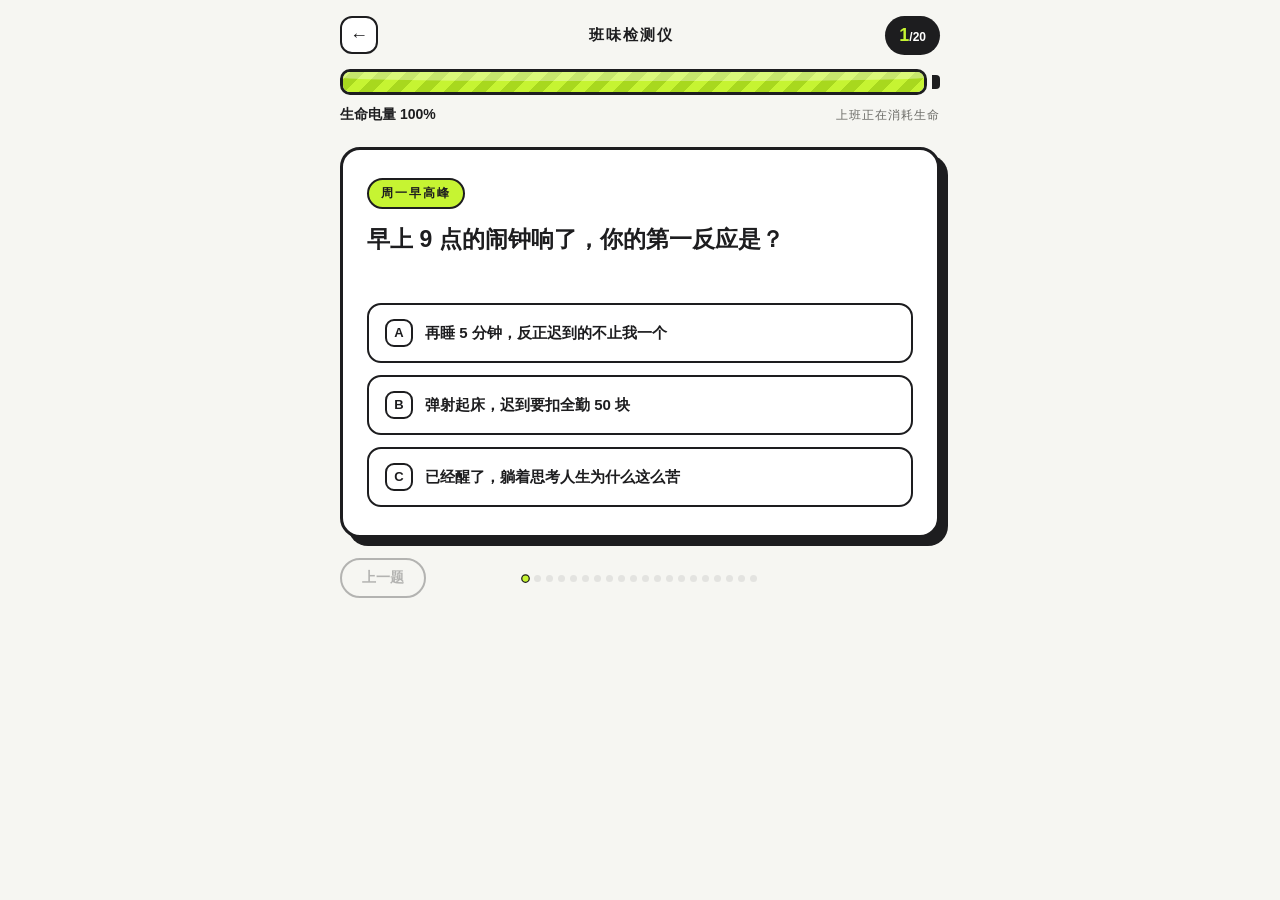
==== quiz.html @ 9652a0cd "班味检测仪网站初始版本" ====
<!DOCTYPE html>
<html lang="zh-CN">
<head>
<meta charset="UTF-8">
<meta name="viewport" content="width=device-width, initial-scale=1.0, viewport-fit=cover">
<title>班味检测中… · 班味检测仪</title>
<link rel="preconnect" href="https://cdn.jsdelivr.net">
<link rel="stylesheet" href="style.css?v=5">
</head>
<body class="page-quiz">

<header class="quiz-header">
  <a class="quiz-back" href="index.html" aria-label="返回首页">←</a>
  <div class="quiz-brand">班味检测仪</div>
  <div class="quiz-count"><b id="qNow">1</b><span>/20</span></div>
</header>

<div class="battery-zone">
  <div class="battery">
    <div class="battery-body">
      <div class="battery-fill" id="batteryFill"></div>
      <div class="battery-gloss"></div>
    </div>
    <div class="battery-cap"></div>
  </div>
  <div class="battery-label"><span id="batteryText">生命电量 100%</span><span class="battery-tip">上班正在消耗生命</span></div>
</div>

<main class="quiz-main">
  <section class="q-card" id="qCard">
    <div class="q-scene" id="qScene">周一早高峰</div>
    <h2 class="q-title" id="qTitle">题目加载中…</h2>
    <div class="q-options" id="qOptions"></div>
  </section>

  <div class="quiz-nav">
    <button class="btn-ghost" id="btnPrev" type="button">上一题</button>
    <div class="q-dots" id="qDots" aria-hidden="true"></div>
    <span class="nav-placeholder"></span>
  </div>
</main>

<div class="scan-mask" id="scanMask" hidden>
  <div class="scan-box">
    <div class="scan-dog">🐶</div>
    <div class="scan-line"></div>
  </div>
  <p class="scan-text" id="scanText">正在提取班味样本…</p>
  <div class="scan-bar"><i id="scanBar"></i></div>
</div>

<script src="questions.js"></script>
<script src="quiz.js"></script>
</body>
</html>
---- style.css ----
/* ============================================================
   班味检测仪 · 全站样式
   设计规范：白底/浅灰底 + 黑 + 荧光绿（强调色），日系极简扁平
   ============================================================ */
:root {
  --bg: #f6f6f2;
  --card: #ffffff;
  --ink: #1d1d1f;
  --ink-soft: #6b6b66;
  --line: #e3e3e0;
  --accent: #c6f432;
  --accent-deep: #a8d81e;
  --radius: 20px;
  --radius-sm: 14px;
  --shadow: 0 6px 24px rgba(29, 29, 31, 0.07);
  --shadow-lift: 0 10px 32px rgba(29, 29, 31, 0.12);
  --font-title: "PingFang SC", "HarmonyOS Sans SC", "Source Han Sans SC", "Noto Sans SC", "Microsoft YaHei", sans-serif;
  --font-body: "PingFang SC", "HarmonyOS Sans SC", "Yuanti SC", "Quicksand", "Noto Sans SC", "Microsoft YaHei", sans-serif;
}

* { margin: 0; padding: 0; box-sizing: border-box; }
html { -webkit-text-size-adjust: 100%; }
body {
  font-family: var(--font-body);
  background: var(--bg);
  color: var(--ink);
  line-height: 1.6;
  min-height: 100vh;
  -webkit-font-smoothing: antialiased;
}
img { max-width: 100%; display: block; }
button { font-family: inherit; cursor: pointer; }
a { color: inherit; text-decoration: none; }

/* ===================== 首页 ===================== */
.page-home {
  position: relative;
  overflow-x: hidden;
}

.bg-doodles {
  position: fixed;
  inset: 0;
  pointer-events: none;
  z-index: 0;
}
.doodle {
  position: absolute;
  font-weight: 700;
  color: var(--ink);
  opacity: 0.05;
  user-select: none;
}
.doodle.d1 { top: 8%; left: 6%; font-size: 34px; }
.doodle.d2 { top: 16%; right: 10%; font-size: 44px; }
.doodle.d3 { top: 46%; left: 4%; font-size: 26px; }
.doodle.d4 { bottom: 30%; right: 6%; font-size: 30px; }
.doodle.d5 { top: 30%; left: 14%; font-size: 22px; }
.doodle.d6 { bottom: 12%; left: 10%; font-size: 38px; }

.home-wrap {
  position: relative;
  z-index: 1;
  max-width: 720px;
  margin: 0 auto;
  padding: 20px 20px 48px;
}

/* 品牌栏 */
.brand-bar {
  display: flex;
  align-items: center;
  justify-content: space-between;
  gap: 12px;
}
.brand-logo {
  display: inline-flex;
  align-items: center;
  gap: 10px;
  font-family: var(--font-title);
  font-weight: 800;
  font-size: 17px;
  letter-spacing: 1px;
}
.logo-badge {
  width: 34px;
  height: 34px;
  border-radius: 11px;
  background: var(--ink);
  color: var(--accent);
  display: inline-flex;
  align-items: center;
  justify-content: center;
  font-size: 17px;
  font-weight: 800;
  transform: rotate(-6deg);
  flex: none;
}
.brand-ver {
  font-size: 11px;
  color: var(--ink-soft);
  letter-spacing: 2px;
  white-space: nowrap;
}

/* Hero */
.hero { text-align: center; padding-top: 34px; }
.hero-title {
  font-family: var(--font-title);
  font-weight: 900;
  font-size: clamp(34px, 8.5vw, 56px);
  line-height: 1.18;
  letter-spacing: 2px;
}
.hero-title-line { display: block; }
.hero-title-line.accent {
  background: var(--accent);
  display: inline-block;
  padding: 0 14px;
  border-radius: 14px;
  transform: rotate(-1.5deg);
  box-shadow: 4px 4px 0 var(--ink);
}
.hero-sub {
  margin-top: 14px;
  color: var(--ink-soft);
  font-size: 15px;
  letter-spacing: 3px;
}

.hero-figure {
  position: relative;
  margin: 22px auto 0;
  max-width: 460px;
  border: 3px solid var(--ink);
  border-radius: var(--radius);
  background: var(--card);
  box-shadow: 8px 8px 0 var(--ink);
  overflow: visible;
}
.hero-img {
  width: 100%;
  aspect-ratio: 4 / 3;
  object-fit: cover;
  border-radius: calc(var(--radius) - 3px);
  background: #fff;
}
.hero-bubble {
  position: absolute;
  top: -16px;
  right: -10px;
  background: var(--ink);
  color: #fff;
  font-size: 13px;
  font-weight: 700;
  padding: 7px 14px;
  border-radius: 999px;
  transform: rotate(4deg);
  box-shadow: 3px 3px 0 var(--accent);
  white-space: nowrap;
}

/* 开始按钮 */
.hero-cta { margin-top: 34px; }
.btn-start {
  position: relative;
  display: inline-flex;
  align-items: center;
  justify-content: center;
  gap: 10px;
  background: var(--ink);
  color: #fff;
  font-family: var(--font-title);
  font-weight: 900;
  font-size: clamp(20px, 5vw, 26px);
  letter-spacing: 6px;
  padding: 15px 54px;
  border-radius: 999px;
  border: 3px solid var(--ink);
  box-shadow: 0 8px 0 var(--accent-deep), 0 14px 30px rgba(29, 29, 31, 0.25);
  transition: transform 0.15s ease, box-shadow 0.15s ease;
  animation: breathe 2.4s ease-in-out infinite;
}
@keyframes breathe {
  0%, 100% { transform: translateY(0); }
  50% { transform: translateY(-4px); }
}
.btn-start:hover {
  animation: none;
  transform: translateY(-2px) scale(1.02);
  box-shadow: 0 10px 0 var(--accent-deep), 0 18px 36px rgba(29, 29, 31, 0.3);
}
.btn-start:active {
  transform: translateY(4px);
  box-shadow: 0 3px 0 var(--accent-deep);
}
.hero-note {
  margin-top: 18px;
  font-size: 12.5px;
  color: var(--ink-soft);
  letter-spacing: 1px;
}
.hero-note b { color: var(--ink); }

/* 标签预览 */
.tag-preview { margin-top: 40px; text-align: center; }
.section-title {
  font-family: var(--font-title);
  font-weight: 800;
  font-size: 19px;
  letter-spacing: 2px;
  display: inline-flex;
  align-items: center;
  gap: 8px;
}
.title-tick {
  width: 10px;
  height: 10px;
  background: var(--accent);
  border: 2px solid var(--ink);
  border-radius: 3px;
  transform: rotate(45deg);
  flex: none;
}
.tag-cloud {
  list-style: none;
  display: flex;
  flex-wrap: wrap;
  justify-content: center;
  gap: 12px;
  margin-top: 20px;
}
.tag-pill {
  font-family: var(--font-title);
  font-weight: 800;
  font-size: 15px;
  padding: 10px 20px;
  border-radius: 999px;
  border: 2.5px solid var(--ink);
  transition: transform 0.2s ease;
}
.tag-pill:hover { transform: translateY(-3px) rotate(-2deg); }
.pill-green { background: var(--accent); box-shadow: 3px 3px 0 var(--ink); }
.pill-yellow { background: #ffe14d; box-shadow: 3px 3px 0 var(--ink); }
.pill-black { background: var(--ink); color: #fff; box-shadow: 3px 3px 0 var(--accent); }
.pill-outline { background: #fff; box-shadow: 3px 3px 0 var(--line); }

/* 三步流程（单容器紧凑列表） */
.steps {
  margin-top: 44px;
  background: var(--card);
  border: 2.5px solid var(--ink);
  border-radius: var(--radius-sm);
  box-shadow: 5px 5px 0 var(--line);
  padding: 4px 20px;
}
.step-row {
  display: flex;
  align-items: baseline;
  gap: 14px;
  padding: 13px 0;
}
.step-row + .step-row { border-top: 1.5px dashed var(--line); }
.step-no {
  flex: none;
  font-family: var(--font-title);
  font-weight: 900;
  font-size: 20px;
  color: transparent;
  -webkit-text-stroke: 1.5px var(--ink);
}
.step-text {
  display: flex;
  align-items: baseline;
  gap: 10px;
  flex-wrap: wrap;
}
.step-text h3 {
  font-family: var(--font-title);
  font-weight: 800;
  font-size: 15px;
  white-space: nowrap;
}
.step-text p {
  font-size: 12.5px;
  color: var(--ink-soft);
  line-height: 1.55;
}

.home-footer {
  margin-top: 40px;
  text-align: center;
  font-size: 12px;
  color: var(--ink-soft);
  letter-spacing: 1px;
}
.footer-dog { margin-top: 6px; opacity: 0.7; }

/* ===================== 答题页 ===================== */
.page-quiz {
  min-height: 100vh;
  display: flex;
  flex-direction: column;
}

.quiz-header {
  display: flex;
  align-items: center;
  justify-content: space-between;
  gap: 12px;
  max-width: 640px;
  width: 100%;
  margin: 0 auto;
  padding: 16px 20px 0;
}
.quiz-back {
  width: 38px;
  height: 38px;
  border-radius: 12px;
  border: 2.5px solid var(--ink);
  background: #fff;
  display: inline-flex;
  align-items: center;
  justify-content: center;
  font-size: 18px;
  font-weight: 700;
  flex: none;
  transition: transform 0.15s ease;
}
.quiz-back:hover { transform: translateX(-2px); }
.quiz-brand {
  font-family: var(--font-title);
  font-weight: 800;
  font-size: 15px;
  letter-spacing: 2px;
}
.quiz-count {
  font-family: var(--font-title);
  font-weight: 900;
  font-size: 18px;
  background: var(--ink);
  color: var(--accent);
  padding: 5px 14px;
  border-radius: 999px;
  flex: none;
}
.quiz-count span { font-size: 12px; color: #fff; font-weight: 600; }

/* 电量条 */
.battery-zone {
  max-width: 640px;
  width: 100%;
  margin: 14px auto 0;
  padding: 0 20px;
}
.battery {
  display: flex;
  align-items: center;
  gap: 5px;
}
.battery-body {
  position: relative;
  flex: 1;
  height: 26px;
  border: 3px solid var(--ink);
  border-radius: 10px;
  background: #fff;
  overflow: hidden;
}
.battery-fill {
  height: 100%;
  width: 100%;
  background: repeating-linear-gradient(
    -45deg,
    var(--accent),
    var(--accent) 10px,
    var(--accent-deep) 10px,
    var(--accent-deep) 20px
  );
  transition: width 0.5s cubic-bezier(0.22, 1, 0.36, 1);
  position: relative;
}
.battery-fill.low {
  background: repeating-linear-gradient(
    -45deg,
    #ff6b5e,
    #ff6b5e 10px,
    #e04b3e 10px,
    #e04b3e 20px
  );
  animation: blink 1s steps(2) infinite;
}
@keyframes blink { 50% { opacity: 0.55; } }
.battery-gloss {
  position: absolute;
  top: 0;
  left: 0;
  right: 0;
  height: 45%;
  background: rgba(255, 255, 255, 0.35);
  border-radius: 6px 6px 40% 40%;
  pointer-events: none;
}
.battery-cap {
  width: 8px;
  height: 14px;
  background: var(--ink);
  border-radius: 0 4px 4px 0;
  flex: none;
}
.battery-label {
  display: flex;
  align-items: baseline;
  justify-content: space-between;
  gap: 10px;
  margin-top: 8px;
}
#batteryText {
  font-family: var(--font-title);
  font-weight: 800;
  font-size: 14px;
}
.battery-tip {
  font-size: 11.5px;
  color: var(--ink-soft);
  letter-spacing: 1px;
}

/* 题目卡片 */
.quiz-main {
  flex: 1;
  width: 100%;
  max-width: 640px;
  margin: 0 auto;
  padding: 22px 20px 40px;
  display: flex;
  flex-direction: column;
  gap: 20px;
}
.q-card {
  background: var(--card);
  border: 3px solid var(--ink);
  border-radius: var(--radius);
  box-shadow: 8px 8px 0 var(--ink);
  padding: 28px 24px;
}
.q-card.enter { animation: cardIn 0.35s cubic-bezier(0.22, 1, 0.36, 1); }
@keyframes cardIn {
  from { opacity: 0; transform: translateY(18px) scale(0.98); }
  to { opacity: 1; transform: translateY(0) scale(1); }
}
.q-scene {
  display: inline-block;
  font-size: 12px;
  font-weight: 700;
  letter-spacing: 2px;
  color: var(--ink);
  background: var(--accent);
  border: 2px solid var(--ink);
  padding: 4px 12px;
  border-radius: 999px;
}
.q-title {
  font-family: var(--font-title);
  font-weight: 800;
  font-size: clamp(19px, 4.6vw, 23px);
  line-height: 1.45;
  margin-top: 14px;
  min-height: 2.6em;
}
.q-options {
  margin-top: 20px;
  display: flex;
  flex-direction: column;
  gap: 12px;
}
.opt-btn {
  display: flex;
  align-items: center;
  gap: 12px;
  width: 100%;
  text-align: left;
  background: #fff;
  border: 2.5px solid var(--ink);
  border-radius: var(--radius-sm);
  padding: 14px 16px;
  font-size: 15px;
  font-weight: 600;
  line-height: 1.5;
  color: var(--ink);
  transition: transform 0.12s ease, background 0.15s ease, box-shadow 0.12s ease;
}
.opt-btn:hover {
  background: var(--accent);
  animation: wiggle 0.35s ease-in-out;
}
@keyframes wiggle {
  0%, 100% { transform: rotate(0); }
  25% { transform: rotate(-1.2deg) translateX(-2px); }
  75% { transform: rotate(1.2deg) translateX(2px); }
}
.opt-btn:active { transform: scale(0.98); }
.opt-btn.picked {
  background: var(--ink);
  color: #fff;
  box-shadow: 4px 4px 0 var(--accent);
}
.opt-key {
  width: 28px;
  height: 28px;
  border-radius: 9px;
  border: 2px solid currentColor;
  display: inline-flex;
  align-items: center;
  justify-content: center;
  font-weight: 800;
  font-size: 13px;
  flex: none;
}

/* 底部导航 */
.quiz-nav {
  display: flex;
  align-items: center;
  justify-content: space-between;
  gap: 12px;
}
.btn-ghost {
  background: transparent;
  border: 2.5px solid var(--ink);
  border-radius: 999px;
  padding: 9px 20px;
  font-weight: 700;
  font-size: 14px;
  color: var(--ink);
  transition: opacity 0.15s ease, transform 0.15s ease;
}
.btn-ghost:hover { transform: translateX(-2px); }
.btn-ghost.disabled { opacity: 0.3; pointer-events: none; }
.q-dots {
  display: flex;
  gap: 5px;
  flex-wrap: wrap;
  justify-content: center;
  max-width: 60%;
}
.q-dots .dot {
  width: 7px;
  height: 7px;
  border-radius: 50%;
  background: var(--line);
  transition: all 0.2s ease;
}
.q-dots .dot.done { background: var(--ink); }
.q-dots .dot.cur {
  background: var(--accent);
  border: 1.5px solid var(--ink);
  transform: scale(1.25);
}
.nav-placeholder { width: 88px; }

/* 扫描遮罩 */
.scan-mask {
  position: fixed;
  inset: 0;
  z-index: 50;
  background: rgba(246, 246, 242, 0.96);
  display: flex;
  flex-direction: column;
  align-items: center;
  justify-content: center;
  gap: 22px;
  padding: 24px;
}
.scan-mask[hidden] { display: none; }
.scan-box {
  position: relative;
  width: 150px;
  height: 150px;
  border: 3px solid var(--ink);
  border-radius: 28px;
  background: #fff;
  display: flex;
  align-items: center;
  justify-content: center;
  overflow: hidden;
  box-shadow: 6px 6px 0 var(--accent);
}
.scan-dog { font-size: 64px; animation: dogShake 1.2s ease-in-out infinite; }
@keyframes dogShake {
  0%, 100% { transform: rotate(-6deg); }
  50% { transform: rotate(6deg); }
}
.scan-line {
  position: absolute;
  left: 8%;
  right: 8%;
  height: 3px;
  background: var(--accent-deep);
  box-shadow: 0 0 12px var(--accent-deep);
  animation: scanMove 1.4s ease-in-out infinite;
}
@keyframes scanMove {
  0%, 100% { top: 12%; }
  50% { top: 84%; }
}
.scan-text {
  font-family: var(--font-title);
  font-weight: 800;
  font-size: 16px;
  letter-spacing: 2px;
}
.scan-bar {
  width: min(260px, 70vw);
  height: 12px;
  border: 2.5px solid var(--ink);
  border-radius: 999px;
  background: #fff;
  overflow: hidden;
}
.scan-bar i {
  display: block;
  height: 100%;
  width: 0;
  background: var(--accent);
  transition: width 0.25s ease;
}

/* ===================== 结果页 ===================== */
.page-result {
  padding: 24px 16px 40px;
}
.poster-card {
  max-width: 620px;
  margin: 0 auto;
  background: var(--card);
  border: 3px solid var(--ink);
  border-radius: 26px;
  box-shadow: 10px 10px 0 var(--ink);
  padding: 26px 22px 22px;
  overflow: hidden;
}
.r-header {
  display: flex;
  align-items: center;
  justify-content: space-between;
  gap: 10px;
}
.r-report-no {
  font-size: 11px;
  letter-spacing: 1.5px;
  color: var(--ink-soft);
  white-space: nowrap;
}

.r-hero { text-align: center; margin-top: 18px; }
.r-figure {
  max-width: 300px;
  margin: 0 auto;
  border: 3px solid var(--ink);
  border-radius: var(--radius);
  box-shadow: 6px 6px 0 var(--accent);
  overflow: hidden;
  background: #fff;
}
.r-img {
  width: 100%;
  aspect-ratio: 4 / 3;
  object-fit: cover;
  background: #fff;
}
.r-title {
  font-family: var(--font-title);
  font-weight: 900;
  font-size: clamp(26px, 6.4vw, 34px);
  letter-spacing: 4px;
  margin-top: 20px;
}
.r-subtitle {
  margin-top: 8px;
  font-size: 14px;
  color: var(--ink-soft);
}
.r-subtitle b { color: var(--ink); }
.r-verdict {
  display: inline-block;
  margin-top: 14px;
  font-family: var(--font-title);
  font-weight: 800;
  font-size: 15px;
  letter-spacing: 1px;
  background: var(--accent);
  border: 2.5px solid var(--ink);
  border-radius: 999px;
  padding: 8px 20px;
  box-shadow: 3px 3px 0 var(--ink);
}

/* 核心数据仪表行（单容器，一行一项） */
.r-grid {
  margin-top: 22px;
  background: var(--bg);
  border: 2.5px solid var(--ink);
  border-radius: var(--radius-sm);
  padding: 5px 18px;
  display: flex;
  flex-direction: column;
}
.stat-row {
  display: flex;
  align-items: center;
  gap: 12px;
  padding: 11px 0;
}
.stat-row + .stat-row { border-top: 1.5px dashed var(--line); }
.stat-name {
  flex: none;
  width: 5.5em;
  font-size: 13px;
  font-weight: 700;
  color: var(--ink-soft);
  letter-spacing: 1px;
  white-space: nowrap;
}
.stat-bar {
  flex: 1;
  height: 8px;
  background: #fff;
  border: 2px solid var(--ink);
  border-radius: 999px;
  overflow: hidden;
}
.stat-bar i {
  display: block;
  height: 100%;
  width: 0;
  background: var(--accent);
  border-radius: 999px;
  transition: width 0.9s cubic-bezier(0.22, 1, 0.36, 1);
}
.stat-val {
  flex: none;
  min-width: 4.2em;
  text-align: right;
  font-family: var(--font-title);
  font-weight: 900;
  font-size: 17px;
  letter-spacing: 0.5px;
  white-space: nowrap;
}

/* 详情区 */
.r-detail { margin-top: 22px; }
.r-block-title {
  font-family: var(--font-title);
  font-weight: 800;
  font-size: 17px;
  letter-spacing: 2px;
  display: flex;
  align-items: center;
  gap: 8px;
}
.r-comment {
  margin-top: 12px;
  font-size: 14.5px;
  line-height: 1.9;
  color: #3d3d3a;
  background: var(--bg);
  border: 2px solid var(--line);
  border-radius: var(--radius-sm);
  padding: 16px 18px;
}
.r-tags {
  margin-top: 14px;
  display: flex;
  flex-direction: column;
  gap: 10px;
}
.tag-chip {
  display: flex;
  align-items: baseline;
  gap: 10px;
  flex-wrap: wrap;
  border: 2.5px solid var(--ink);
  border-radius: 999px;
  padding: 9px 18px;
  font-size: 13px;
  width: fit-content;
  max-width: 100%;
}
.tag-chip b {
  font-family: var(--font-title);
  font-weight: 800;
  font-size: 15px;
  letter-spacing: 1px;
  white-space: nowrap;
}
.tag-chip span { color: var(--ink-soft); font-size: 12.5px; }
.tag-c0 { background: var(--accent); box-shadow: 3px 3px 0 var(--ink); }
.tag-c1 { background: #ffe14d; box-shadow: 3px 3px 0 var(--ink); }
.tag-c2 { background: #fff; box-shadow: 3px 3px 0 var(--line); }

/* 雷达图 */
.r-radar-zone { margin-top: 22px; }
.radar-wrap {
  margin-top: 8px;
  display: flex;
  justify-content: center;
}
#radar { max-width: 100%; height: auto; }

.r-footer {
  margin-top: 26px;
  padding-top: 16px;
  border-top: 2px dashed var(--line);
  display: flex;
  align-items: center;
  justify-content: space-between;
  gap: 10px;
  flex-wrap: wrap;
  font-size: 11px;
  color: var(--ink-soft);
  letter-spacing: 1px;
}

/* 分享区 */
.share-zone {
  max-width: 620px;
  margin: 26px auto 0;
  text-align: center;
}
.btn-share {
  display: inline-flex;
  align-items: center;
  justify-content: center;
  gap: 8px;
  background: var(--ink);
  color: #fff;
  font-family: var(--font-title);
  font-weight: 900;
  font-size: 17px;
  letter-spacing: 2px;
  border: 3px solid var(--ink);
  border-radius: 999px;
  padding: 12px 40px;
  box-shadow: 0 6px 0 var(--accent-deep);
  transition: transform 0.15s ease, box-shadow 0.15s ease, opacity 0.15s;
}
.btn-share:hover { transform: translateY(-2px); box-shadow: 0 8px 0 var(--accent-deep); }
.btn-share:active { transform: translateY(3px); box-shadow: 0 2px 0 var(--accent-deep); }
.btn-share.loading { opacity: 0.6; pointer-events: none; }
.btn-retry {
  display: inline-block;
  margin-left: 12px;
  background: #fff;
  border: 2.5px solid var(--ink);
  border-radius: 999px;
  padding: 11px 26px;
  font-weight: 700;
  font-size: 15px;
  color: var(--ink);
  transition: transform 0.15s ease;
}
.btn-retry:hover { transform: translateY(-2px); }
.share-tip {
  margin-top: 14px;
  font-size: 12px;
  color: var(--ink-soft);
  letter-spacing: 1px;
}

/* 海报弹窗 */
.poster-modal {
  position: fixed;
  inset: 0;
  z-index: 60;
  background: rgba(29, 29, 31, 0.72);
  display: flex;
  align-items: center;
  justify-content: center;
  padding: 20px;
}
.poster-modal[hidden] { display: none; }
.poster-modal-inner {
  background: #fff;
  border-radius: 20px;
  padding: 14px;
  max-width: min(420px, 92vw);
  max-height: 88vh;
  display: flex;
  flex-direction: column;
  gap: 12px;
  box-shadow: 0 24px 60px rgba(0, 0, 0, 0.35);
}
#posterImg {
  width: 100%;
  max-height: 62vh;
  object-fit: contain;
  border-radius: 12px;
  background: var(--bg);
}
.poster-actions {
  display: flex;
  justify-content: center;
  gap: 10px;
  flex-wrap: wrap;
}
.poster-actions .btn-share { padding: 10px 30px; font-size: 15px; }
.poster-actions .btn-retry { margin-left: 0; padding: 9px 22px; font-size: 14px; }

/* 9:16 分享海报（离屏隐藏，仅用于生成图片） */
.share-poster {
  position: fixed;
  left: -9999px;
  top: 0;
  width: 540px;
  height: 960px;
  background: var(--bg);
  border: 3px solid var(--ink);
  padding: 34px 38px 30px;
  display: flex;
  flex-direction: column;
  overflow: hidden;
}
.sp-head {
  display: flex;
  align-items: center;
  justify-content: space-between;
  gap: 10px;
}
.sp-no {
  font-size: 12px;
  letter-spacing: 1.5px;
  color: var(--ink-soft);
  white-space: nowrap;
}
.sp-verdict {
  margin-top: 26px;
  align-self: center;
  font-family: var(--font-title);
  font-weight: 900;
  font-size: 27px;
  letter-spacing: 2px;
  background: var(--accent);
  border: 3px solid var(--ink);
  border-radius: 999px;
  padding: 13px 30px;
  box-shadow: 4px 4px 0 var(--ink);
  white-space: nowrap;
}
.sp-figure {
  margin: 26px 0 0;
  border: 3px solid var(--ink);
  border-radius: 18px;
  box-shadow: 7px 7px 0 var(--accent);
  overflow: hidden;
  background: #fff;
}
.sp-img {
  display: block;
  width: 100%;
  aspect-ratio: 4 / 3;
  object-fit: cover;
  background: #fff;
}
.sp-stats {
  margin-top: 26px;
  display: grid;
  grid-template-columns: 1fr 1fr;
  gap: 14px;
}
.sp-stat {
  background: #fff;
  border: 2.5px solid var(--ink);
  border-radius: var(--radius-sm);
  padding: 14px 16px;
  text-align: center;
}
.sp-stat-name {
  display: block;
  font-size: 13px;
  font-weight: 700;
  color: var(--ink-soft);
  letter-spacing: 2px;
}
.sp-stat-val {
  display: block;
  margin-top: 6px;
  font-family: var(--font-title);
  font-weight: 900;
  font-size: 30px;
  letter-spacing: 1px;
}
.sp-tag {
  margin-top: 26px;
  align-self: center;
  max-width: 100%;
  display: flex;
  align-items: baseline;
  justify-content: center;
  gap: 10px;
  flex-wrap: wrap;
  background: #ffe14d;
  border: 3px solid var(--ink);
  border-radius: 999px;
  padding: 11px 24px;
  box-shadow: 4px 4px 0 var(--ink);
}
.sp-tag b {
  font-family: var(--font-title);
  font-weight: 800;
  font-size: 19px;
  letter-spacing: 1px;
  white-space: nowrap;
}
.sp-tag span { font-size: 13.5px; color: #3d3d3a; }
.sp-foot {
  margin-top: auto;
  padding-top: 16px;
  border-top: 2px dashed var(--line);
  display: flex;
  align-items: center;
  justify-content: space-between;
  gap: 10px;
  font-size: 12px;
  color: var(--ink-soft);
  letter-spacing: 1px;
}

/* ============================================================
   响应式适配
   ============================================================ */

/* 平板及以下 */
@media (max-width: 640px) {
  .home-wrap { padding: 16px 16px 40px; }
  .hero { padding-top: 26px; }
  .hero-figure { box-shadow: 5px 5px 0 var(--ink); }
  .hero-bubble { right: -4px; font-size: 12px; }
  .btn-start { padding: 13px 40px; letter-spacing: 4px; }
  .steps { padding: 2px 16px; }
  .step-row { padding: 11px 0; }
  .step-text { display: block; }
  .step-text p { margin-top: 2px; }

  .q-card { padding: 22px 18px; box-shadow: 6px 6px 0 var(--ink); }
  .q-title { min-height: 0; }
  .opt-btn { padding: 13px 14px; font-size: 14.5px; }
  .nav-placeholder { display: none; }
  .btn-ghost { padding: 8px 16px; font-size: 13px; flex: none; white-space: nowrap; }
  .quiz-nav { gap: 10px; }

  .page-result { padding: 18px 12px 32px; }
  .poster-card { padding: 20px 16px 18px; border-radius: 22px; box-shadow: 7px 7px 0 var(--ink); }
  .r-grid { padding: 3px 14px; }
  .stat-row { padding: 10px 0; gap: 10px; }
  .stat-name { width: 5em; font-size: 12.5px; }
  .stat-val { font-size: 15.5px; min-width: 3.8em; }
  .btn-share { width: 100%; }
  .btn-retry { margin-left: 0; margin-top: 10px; width: 100%; }
  .share-zone .btn-share + .btn-retry { display: inline-block; }
}

/* 小屏手机 */
@media (max-width: 380px) {
  .hero-title { font-size: 30px; }
  .tag-pill { font-size: 13.5px; padding: 8px 15px; }
  .quiz-count { font-size: 15px; padding: 4px 11px; }
  .q-dots { max-width: 52%; }
  .r-title { letter-spacing: 2px; }
  .stat-name { width: auto; }
  .stat-val { font-size: 14.5px; }
}

/* 桌面端大屏 */
@media (min-width: 1024px) {
  .home-wrap { max-width: 860px; }
  .hero-figure { max-width: 520px; }
  .steps { padding: 6px 24px; }
  .step-row { padding: 15px 0; }
}

/* 横屏矮窗口（笔记本小高度） */
@media (max-height: 620px) and (orientation: landscape) {
  .hero { padding-top: 18px; }
  .hero-figure { margin-top: 14px; }
  .tag-preview { margin-top: 32px; }
}

/* 动画偏好 */
@media (prefers-reduced-motion: reduce) {
  *, *::before, *::after {
    animation-duration: 0.01ms !important;
    animation-iteration-count: 1 !important;
    transition-duration: 0.01ms !important;
  }
}
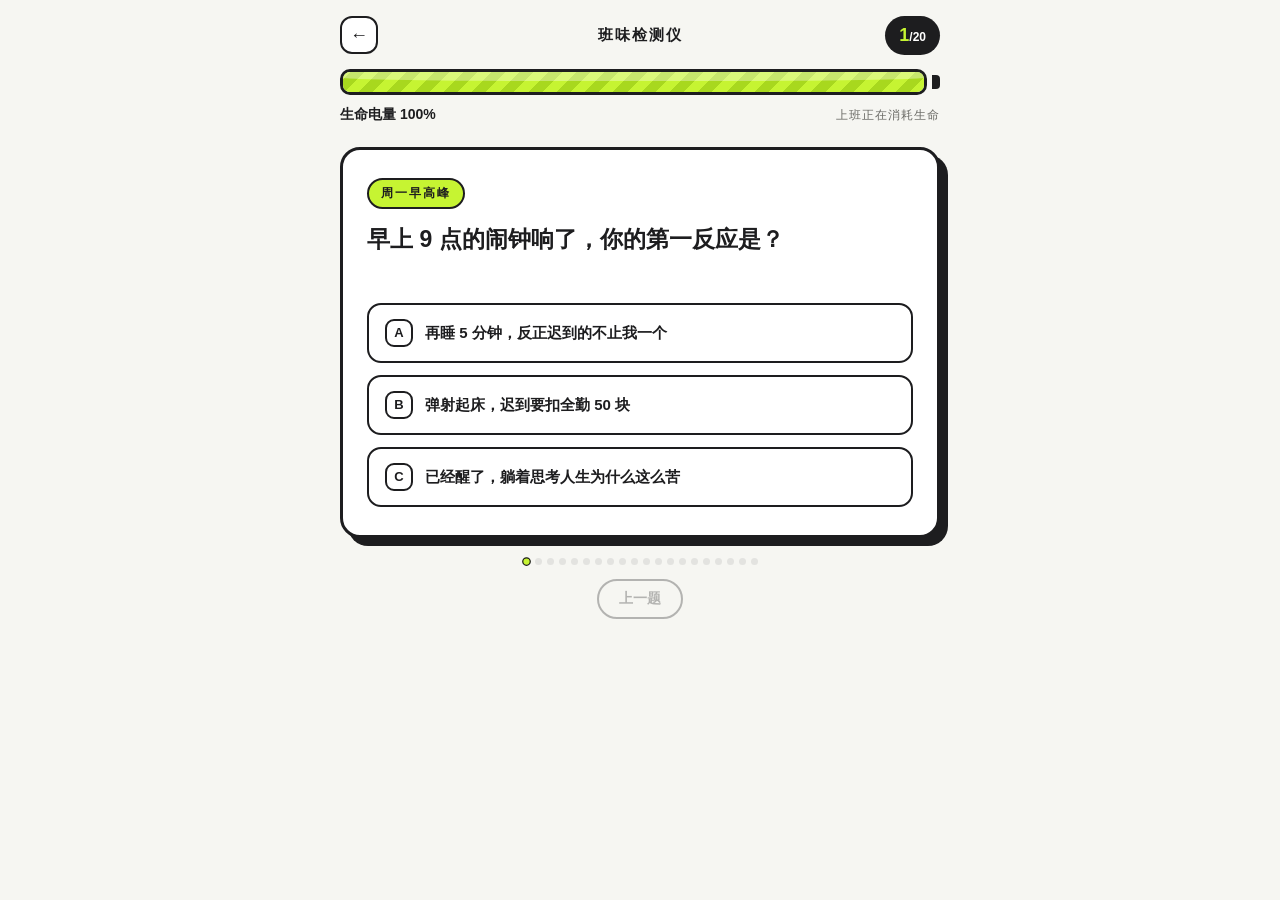
==== commit 3a031c74: "答题页导航居中重构与全站对称修复" ====
--- a/quiz.html
+++ b/quiz.html
@@ -5,7 +5,7 @@
 <meta name="viewport" content="width=device-width, initial-scale=1.0, viewport-fit=cover">
 <title>班味检测中… · 班味检测仪</title>
 <link rel="preconnect" href="https://cdn.jsdelivr.net">
-<link rel="stylesheet" href="style.css?v=5">
+<link rel="stylesheet" href="style.css?v=6">
 </head>
 <body class="page-quiz">
 
@@ -34,9 +34,8 @@
   </section>
 
   <div class="quiz-nav">
+    <div class="q-dots" id="qDots" aria-hidden="true"></div>
     <button class="btn-ghost" id="btnPrev" type="button">上一题</button>
-    <div class="q-dots" id="qDots" aria-hidden="true"></div>
-    <span class="nav-placeholder"></span>
   </div>
 </main>
 
--- a/style.css
+++ b/style.css
@@ -304,6 +304,7 @@
 }
 
 .quiz-header {
+  position: relative;
   display: flex;
   align-items: center;
   justify-content: space-between;
@@ -329,6 +330,10 @@
 }
 .quiz-back:hover { transform: translateX(-2px); }
 .quiz-brand {
+  position: absolute;
+  left: 50%;
+  transform: translateX(-50%);
+  pointer-events: none;
   font-family: var(--font-title);
   font-weight: 800;
   font-size: 15px;
@@ -521,9 +526,9 @@
 /* 底部导航 */
 .quiz-nav {
   display: flex;
-  align-items: center;
-  justify-content: space-between;
-  gap: 12px;
+  flex-direction: column;
+  align-items: center;
+  gap: 14px;
 }
 .btn-ghost {
   background: transparent;
@@ -542,7 +547,7 @@
   gap: 5px;
   flex-wrap: wrap;
   justify-content: center;
-  max-width: 60%;
+  width: 100%;
 }
 .q-dots .dot {
   width: 7px;
@@ -774,6 +779,7 @@
   margin-top: 14px;
   display: flex;
   flex-direction: column;
+  align-items: center;
   gap: 10px;
 }
 .tag-chip {
@@ -1046,9 +1052,8 @@
   .q-card { padding: 22px 18px; box-shadow: 6px 6px 0 var(--ink); }
   .q-title { min-height: 0; }
   .opt-btn { padding: 13px 14px; font-size: 14.5px; }
-  .nav-placeholder { display: none; }
-  .btn-ghost { padding: 8px 16px; font-size: 13px; flex: none; white-space: nowrap; }
-  .quiz-nav { gap: 10px; }
+  .btn-ghost { padding: 8px 18px; font-size: 13px; white-space: nowrap; }
+  .quiz-nav { gap: 12px; }
 
   .page-result { padding: 18px 12px 32px; }
   .poster-card { padding: 20px 16px 18px; border-radius: 22px; box-shadow: 7px 7px 0 var(--ink); }
@@ -1066,7 +1071,6 @@
   .hero-title { font-size: 30px; }
   .tag-pill { font-size: 13.5px; padding: 8px 15px; }
   .quiz-count { font-size: 15px; padding: 4px 11px; }
-  .q-dots { max-width: 52%; }
   .r-title { letter-spacing: 2px; }
   .stat-name { width: auto; }
   .stat-val { font-size: 14.5px; }
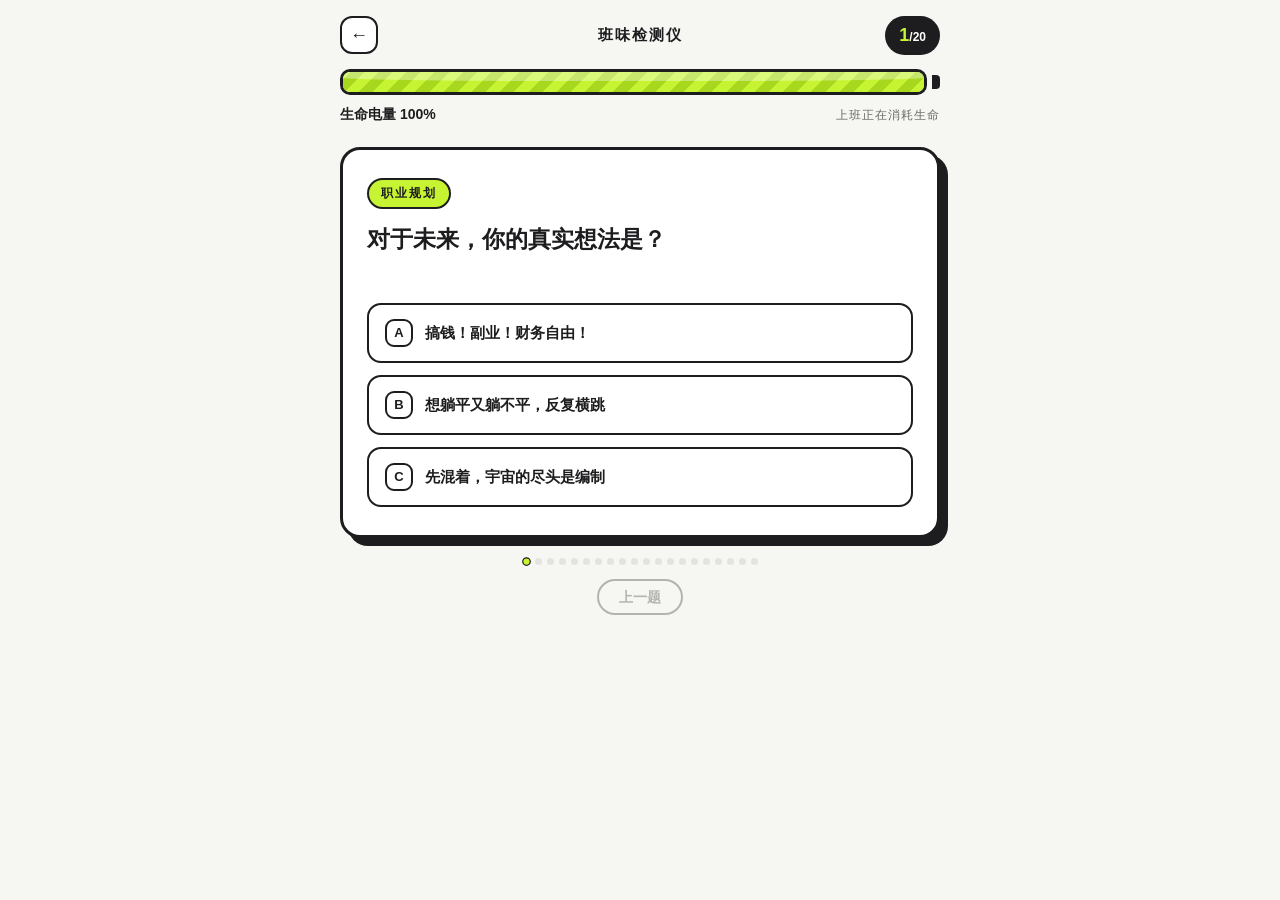
==== commit 378cb29f: "feat: 真实评分系统+五档人格称号+海报增强+题库扩至29题+按钮居中修复" ====
--- a/quiz.html
+++ b/quiz.html
@@ -5,7 +5,7 @@
 <meta name="viewport" content="width=device-width, initial-scale=1.0, viewport-fit=cover">
 <title>班味检测中… · 班味检测仪</title>
 <link rel="preconnect" href="https://cdn.jsdelivr.net">
-<link rel="stylesheet" href="style.css?v=6">
+<link rel="stylesheet" href="style.css?v=7">
 </head>
 <body class="page-quiz">
 
@@ -48,7 +48,7 @@
   <div class="scan-bar"><i id="scanBar"></i></div>
 </div>
 
-<script src="questions.js"></script>
-<script src="quiz.js"></script>
+<script src="questions.js?v=4"></script>
+<script src="quiz.js?v=4"></script>
 </body>
 </html>
--- a/style.css
+++ b/style.css
@@ -167,6 +167,7 @@
   display: inline-flex;
   align-items: center;
   justify-content: center;
+  line-height: 1;
   gap: 10px;
   background: var(--ink);
   color: #fff;
@@ -531,6 +532,10 @@
   gap: 14px;
 }
 .btn-ghost {
+  display: inline-flex;
+  align-items: center;
+  justify-content: center;
+  line-height: 1;
   background: transparent;
   border: 2.5px solid var(--ink);
   border-radius: 999px;
@@ -784,12 +789,13 @@
 }
 .tag-chip {
   display: flex;
-  align-items: baseline;
-  gap: 10px;
+  align-items: center;
+  justify-content: center;
+  gap: 8px;
   flex-wrap: wrap;
   border: 2.5px solid var(--ink);
   border-radius: 999px;
-  padding: 9px 18px;
+  padding: 8px 16px;
   font-size: 13px;
   width: fit-content;
   max-width: 100%;
@@ -856,7 +862,10 @@
 .btn-share:active { transform: translateY(3px); box-shadow: 0 2px 0 var(--accent-deep); }
 .btn-share.loading { opacity: 0.6; pointer-events: none; }
 .btn-retry {
-  display: inline-block;
+  display: inline-flex;
+  align-items: center;
+  justify-content: center;
+  line-height: 1;
   margin-left: 12px;
   background: #fff;
   border: 2.5px solid var(--ink);
@@ -912,7 +921,7 @@
   flex-wrap: wrap;
 }
 .poster-actions .btn-share { padding: 10px 30px; font-size: 15px; }
-.poster-actions .btn-retry { margin-left: 0; padding: 9px 22px; font-size: 14px; }
+.poster-actions .btn-retry { margin-left: 0; padding: 10px 22px; font-size: 14px; }
 
 /* 9:16 分享海报（离屏隐藏，仅用于生成图片） */
 .share-poster {
@@ -941,21 +950,21 @@
   white-space: nowrap;
 }
 .sp-verdict {
-  margin-top: 26px;
+  margin-top: 18px;
   align-self: center;
   font-family: var(--font-title);
   font-weight: 900;
-  font-size: 27px;
+  font-size: 24px;
   letter-spacing: 2px;
   background: var(--accent);
   border: 3px solid var(--ink);
   border-radius: 999px;
-  padding: 13px 30px;
+  padding: 10px 28px;
   box-shadow: 4px 4px 0 var(--ink);
   white-space: nowrap;
 }
 .sp-figure {
-  margin: 26px 0 0;
+  margin: 18px 0 0;
   border: 3px solid var(--ink);
   border-radius: 18px;
   box-shadow: 7px 7px 0 var(--accent);
@@ -970,7 +979,7 @@
   background: #fff;
 }
 .sp-stats {
-  margin-top: 26px;
+  margin-top: 18px;
   display: grid;
   grid-template-columns: 1fr 1fr;
   gap: 14px;
@@ -979,7 +988,7 @@
   background: #fff;
   border: 2.5px solid var(--ink);
   border-radius: var(--radius-sm);
-  padding: 14px 16px;
+  padding: 11px 14px;
   text-align: center;
 }
 .sp-stat-name {
@@ -991,25 +1000,25 @@
 }
 .sp-stat-val {
   display: block;
-  margin-top: 6px;
+  margin-top: 4px;
   font-family: var(--font-title);
   font-weight: 900;
-  font-size: 30px;
+  font-size: 26px;
   letter-spacing: 1px;
 }
 .sp-tag {
-  margin-top: 26px;
+  margin-top: 18px;
   align-self: center;
   max-width: 100%;
   display: flex;
-  align-items: baseline;
+  align-items: center;
   justify-content: center;
   gap: 10px;
   flex-wrap: wrap;
   background: #ffe14d;
   border: 3px solid var(--ink);
   border-radius: 999px;
-  padding: 11px 24px;
+  padding: 9px 22px;
   box-shadow: 4px 4px 0 var(--ink);
 }
 .sp-tag b {
@@ -1019,10 +1028,43 @@
   letter-spacing: 1px;
   white-space: nowrap;
 }
-.sp-tag span { font-size: 13.5px; color: #3d3d3a; }
+.sp-tag span { font-size: 13.5px; color: #3d3d3a; line-height: 1; }
+
+/* 海报增强：称号 + 金句 + 二维码 */
+.sp-title {
+  margin-top: 18px;
+  text-align: center;
+  font-family: var(--font-title);
+  font-weight: 900;
+  font-size: 36px;
+  letter-spacing: 4px;
+  line-height: 1.15;
+}
+.sp-title .sp-title-sub {
+  display: block;
+  margin-top: 5px;
+  font-size: 13px;
+  font-weight: 700;
+  letter-spacing: 3px;
+  color: var(--ink-soft);
+}
+.sp-quote {
+  margin-top: 14px;
+  align-self: center;
+  max-width: 100%;
+  background: #fff;
+  border: 2.5px solid var(--ink);
+  border-radius: 14px;
+  padding: 10px 16px;
+  font-size: 13.5px;
+  font-weight: 600;
+  line-height: 1.6;
+  text-align: center;
+  box-shadow: 4px 4px 0 var(--accent);
+}
 .sp-foot {
   margin-top: auto;
-  padding-top: 16px;
+  padding-top: 14px;
   border-top: 2px dashed var(--line);
   display: flex;
   align-items: center;
@@ -1031,6 +1073,34 @@
   font-size: 12px;
   color: var(--ink-soft);
   letter-spacing: 1px;
+}
+.sp-qr {
+  display: flex;
+  align-items: center;
+  gap: 8px;
+  flex: none;
+}
+.sp-qr img {
+  width: 54px;
+  height: 54px;
+  display: block;
+  border: 2px solid var(--ink);
+  border-radius: 8px;
+  background: #fff;
+}
+.sp-qr-text {
+  display: flex;
+  flex-direction: column;
+  gap: 3px;
+  font-size: 11px;
+  color: var(--ink-soft);
+  letter-spacing: 1px;
+  line-height: 1.4;
+}
+.sp-qr-text b {
+  font-size: 12.5px;
+  color: var(--ink);
+  letter-spacing: 2px;
 }
 
 /* ============================================================
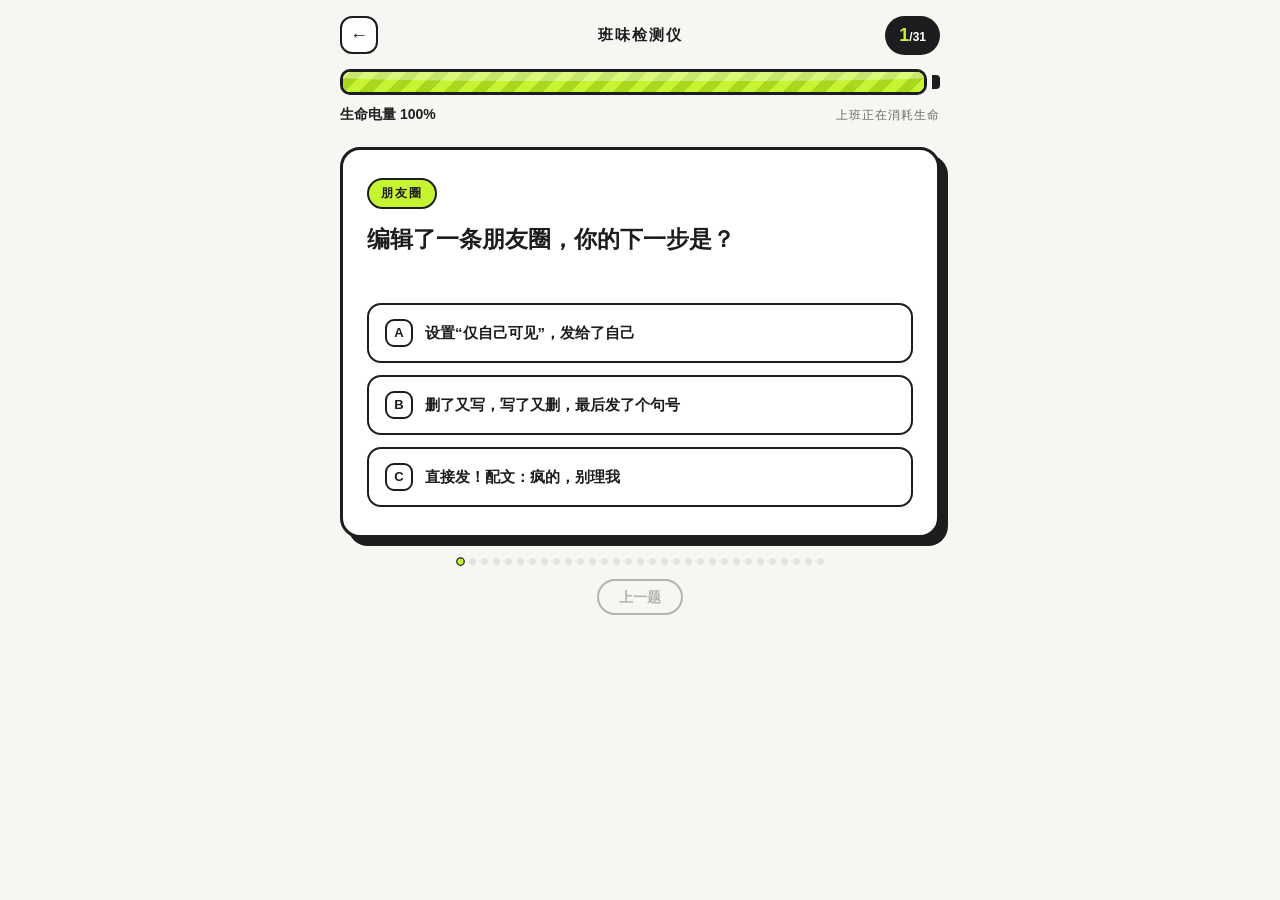
==== commit 0b210da4: "重构：MBTI 式三轴嘴替测试（31 题 × 27 型精神型号） - questions.js：31 道生活化无厘头题目，每题标注所属轴（摸鱼11/内耗10/发疯10） - result.js：三轴独" ====
--- a/quiz.html
+++ b/quiz.html
@@ -12,7 +12,7 @@
 <header class="quiz-header">
   <a class="quiz-back" href="index.html" aria-label="返回首页">←</a>
   <div class="quiz-brand">班味检测仪</div>
-  <div class="quiz-count"><b id="qNow">1</b><span>/20</span></div>
+  <div class="quiz-count"><b id="qNow">1</b><span>/31</span></div>
 </header>
 
 <div class="battery-zone">
@@ -48,7 +48,7 @@
   <div class="scan-bar"><i id="scanBar"></i></div>
 </div>
 
-<script src="questions.js?v=4"></script>
-<script src="quiz.js?v=4"></script>
+<script src="questions.js?v=6"></script>
+<script src="quiz.js?v=5"></script>
 </body>
 </html>
--- a/style.css
+++ b/style.css
@@ -812,14 +812,43 @@
 .tag-c1 { background: #ffe14d; box-shadow: 3px 3px 0 var(--ink); }
 .tag-c2 { background: #fff; box-shadow: 3px 3px 0 var(--line); }
 
-/* 雷达图 */
-.r-radar-zone { margin-top: 22px; }
-.radar-wrap {
-  margin-top: 8px;
-  display: flex;
-  justify-content: center;
-}
-#radar { max-width: 100%; height: auto; }
+/* 27 型精神型号展示区 */
+.r-type {
+  margin-top: 14px;
+  background: var(--bg);
+  border: 2.5px solid var(--ink);
+  border-radius: var(--radius-sm);
+  box-shadow: 4px 4px 0 var(--ink);
+  padding: 18px 20px;
+  display: flex;
+  flex-direction: column;
+  align-items: center;
+  gap: 8px;
+  text-align: center;
+}
+.r-type-name {
+  font-family: var(--font-title);
+  font-weight: 900;
+  font-size: 24px;
+  letter-spacing: 2px;
+  color: var(--ink);
+}
+.r-type-code {
+  font-size: 12px;
+  font-weight: 700;
+  letter-spacing: 1.5px;
+  color: var(--ink-soft);
+  background: var(--accent);
+  border: 2px solid var(--ink);
+  border-radius: 999px;
+  padding: 3px 12px;
+}
+.r-type-desc {
+  margin-top: 2px;
+  font-size: 14px;
+  line-height: 1.8;
+  color: #3d3d3a;
+}
 
 .r-footer {
   margin-top: 26px;
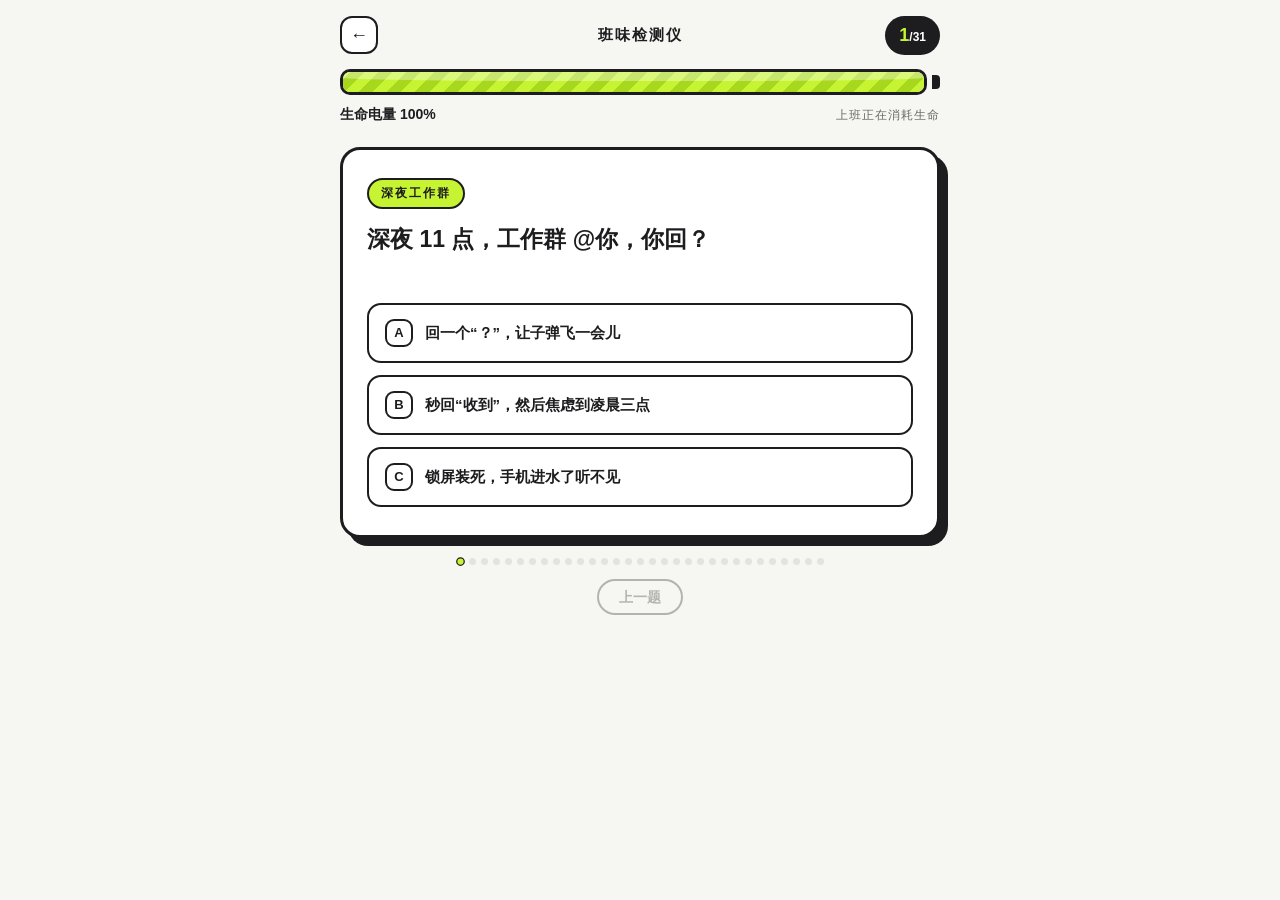
==== commit c458833f: "修复：触屏下选中样式残留到下一题（粘性 hover）+ 快速连点连跳两题" ====
--- a/quiz.html
+++ b/quiz.html
@@ -5,7 +5,7 @@
 <meta name="viewport" content="width=device-width, initial-scale=1.0, viewport-fit=cover">
 <title>班味检测中… · 班味检测仪</title>
 <link rel="preconnect" href="https://cdn.jsdelivr.net">
-<link rel="stylesheet" href="style.css?v=7">
+<link rel="stylesheet" href="style.css?v=10">
 </head>
 <body class="page-quiz">
 
@@ -49,6 +49,6 @@
 </div>
 
 <script src="questions.js?v=6"></script>
-<script src="quiz.js?v=5"></script>
+<script src="quiz.js?v=6"></script>
 </body>
 </html>
--- a/style.css
+++ b/style.css
@@ -496,9 +496,13 @@
   color: var(--ink);
   transition: transform 0.12s ease, background 0.15s ease, box-shadow 0.12s ease;
 }
-.opt-btn:hover {
-  background: var(--accent);
-  animation: wiggle 0.35s ease-in-out;
+/* hover 仅限真正支持悬停的设备：触屏上手指点按后浏览器会保留
+   粘性 hover，下一题同位置的按钮会被误染成“选中态” */
+@media (hover: hover) and (pointer: fine) {
+  .opt-btn:hover {
+    background: var(--accent);
+    animation: wiggle 0.35s ease-in-out;
+  }
 }
 @keyframes wiggle {
   0%, 100% { transform: rotate(0); }
@@ -787,6 +791,20 @@
   align-items: center;
   gap: 10px;
 }
+
+/* 六维图鉴：雷达区 */
+.r-radar-zone { margin-top: 22px; }
+.radar-wrap {
+  margin-top: 12px;
+  display: flex;
+  justify-content: center;
+  background: var(--bg);
+  border: 2px solid var(--line);
+  border-radius: var(--radius-sm);
+  padding: 14px 8px 10px;
+  overflow: hidden;
+}
+.radar-wrap canvas { display: block; max-width: 100%; }
 .tag-chip {
   display: flex;
   align-items: center;
@@ -1058,6 +1076,21 @@
   white-space: nowrap;
 }
 .sp-tag span { font-size: 13.5px; color: #3d3d3a; line-height: 1; }
+
+/* 海报六维雷达 */
+.sp-radar {
+  margin-top: 18px;
+  align-self: center;
+  background: #fff;
+  border: 2.5px solid var(--ink);
+  border-radius: var(--radius-sm);
+  padding: 8px;
+}
+.sp-radar img {
+  display: block;
+  width: 250px;
+  max-width: 100%;
+}
 
 /* 海报增强：称号 + 金句 + 二维码 */
 .sp-title {
